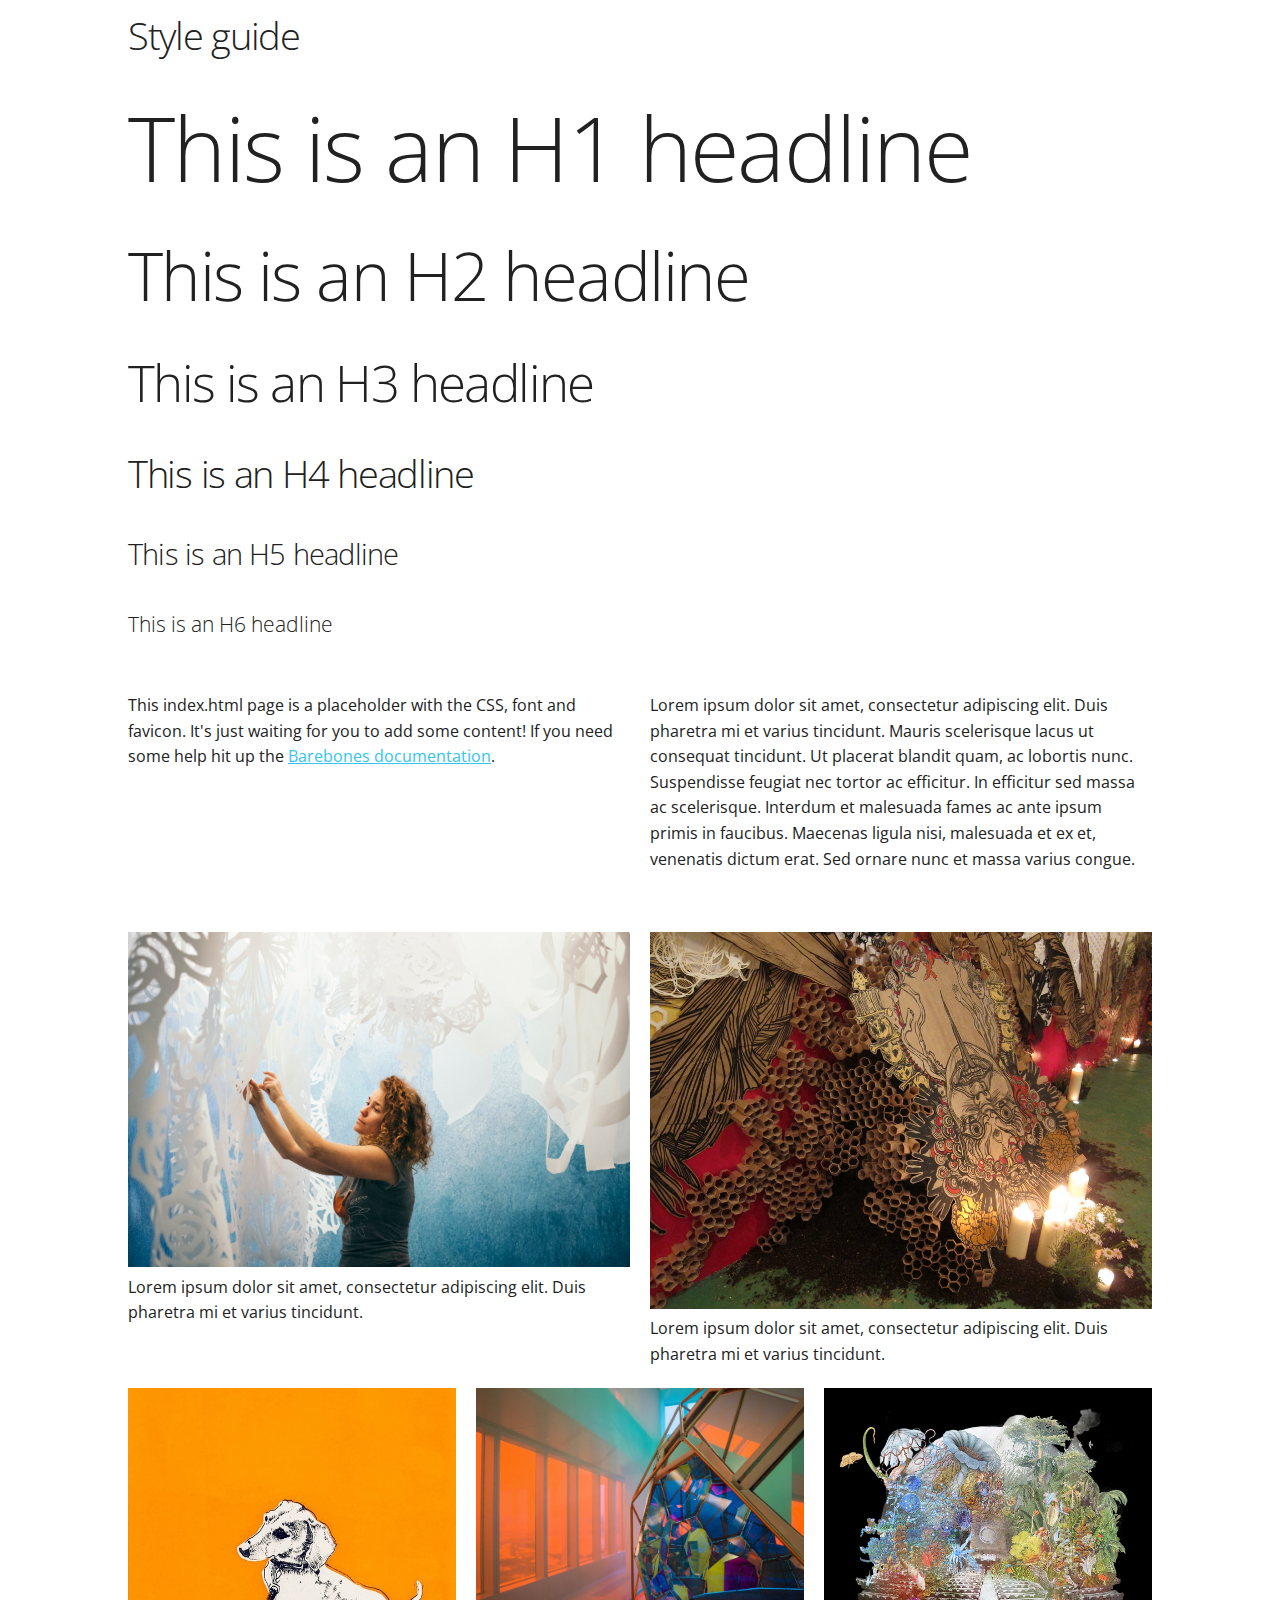
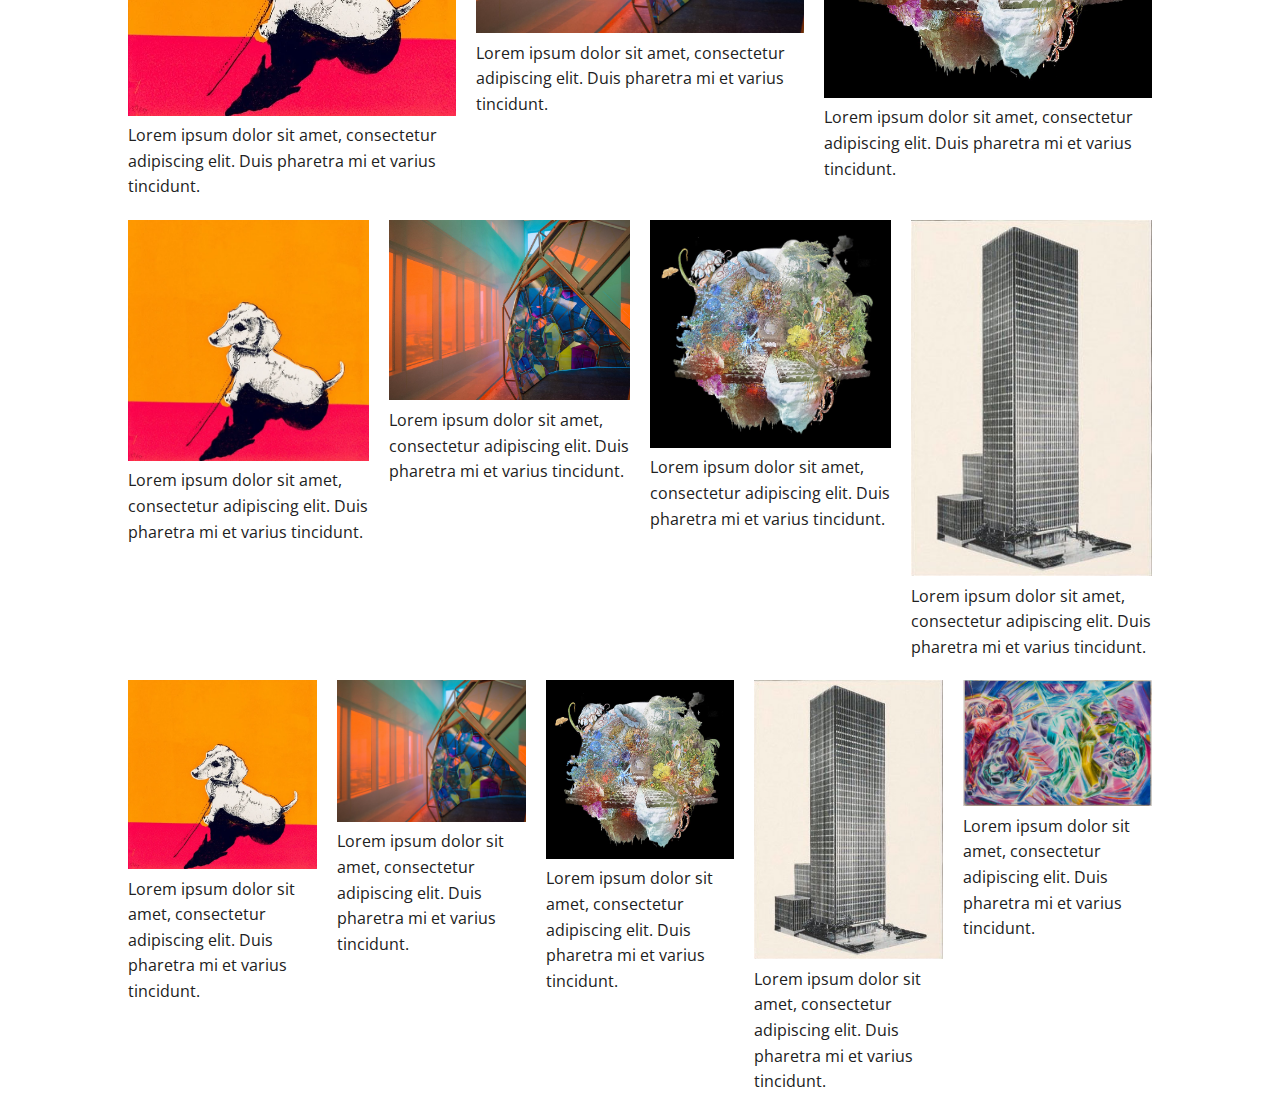
==== styleguide.html @ cc3cee3b "my-mini-rooooom" ====
<!DOCTYPE html>
<html lang="en">
<head>

  <!-- Basic Page Needs
  –––––––––––––––––––––––––––––––––––––––––––––––––– -->
  <meta charset="utf-8">
  <title>Your page title here :)</title>
  <meta name="description" content="">
  <meta name="author" content="">

  <!-- Mobile Specific Metas
  –––––––––––––––––––––––––––––––––––––––––––––––––– -->
  <meta name="viewport" content="width=device-width, initial-scale=1">

  <!-- FONT
  –––––––––––––––––––––––––––––––––––––––––––––––––– -->
  <link href="//fonts.googleapis.com/css?family=Raleway:400,300,600" rel="stylesheet" type="text/css">

  <!-- CSS
  –––––––––––––––––––––––––––––––––––––––––––––––––– -->
  <link rel="stylesheet" href="css/normalize.css">
  <link rel="stylesheet" href="css/barebones.css">
  <link rel="stylesheet" href="css/core-1.css">


  <!-- Favicon
  –––––––––––––––––––––––––––––––––––––––––––––––––– -->
  <link rel="icon" type="image/png" href="images/favicon-16.png">

</head>
<body>
<main>
  <!-- Primary Page Layout
  –––––––––––––––––––––––––––––––––––––––––––––––––– -->
  <section class="grid-container full">
      <div>
        <h4>Style guide</h4>
        <h1>This is an H1 headline</h1>
        <h2>This is an H2 headline</h2>
        <h3>This is an H3 headline</h3>
        <h4>This is an H4 headline</h4>
        <h5>This is an H5 headline</h5>
        <h6>This is an H6 headline</h6>
        </div>
  </section>
  <section class="grid-container col-2">
  <p>This index.html page is a placeholder with the CSS, font and favicon. It's just waiting for you to add some content! If you need some help hit up the <a href="https://acahir.github.io/Barebones/">Barebones documentation</a>.</p>
	<p>Lorem ipsum dolor sit amet, consectetur adipiscing elit. Duis pharetra mi et varius tincidunt. Mauris scelerisque lacus ut consequat tincidunt. Ut placerat blandit quam, ac lobortis nunc. Suspendisse feugiat nec tortor ac efficitur. In efficitur sed massa ac scelerisque. Interdum et malesuada fames ac ante ipsum primis in faucibus. Maecenas ligula nisi, malesuada et ex et, venenatis dictum erat. Sed ornare nunc et massa varius congue. </p>
</section>
<section class="grid-container col-2">
	<div><img src="images/Swoon+Caledonia+Currie+2021+Sal+Rodriguez+photographer.jpg" alt="art image" /> Lorem ipsum dolor sit amet, consectetur adipiscing elit. Duis pharetra mi et varius tincidunt.</div>
	<div><img src="images/Tokyo_SnowContemporary_2012_2.JPG" alt="art image" /> Lorem ipsum dolor sit amet, consectetur adipiscing elit. Duis pharetra mi et varius tincidunt.</div>
</section>

<!-- multiple rows don't require separate containers -->
<section class="grid-container col-3">
	<div><img src="images/1_MB_Anna_Marrow_Doggie_Jo_Hounsome_Photography_1_grande.webp" alt="art image" /> Lorem ipsum dolor sit amet, consectetur adipiscing elit. Duis pharetra mi et varius tincidunt.</div>
	<div><img src="images/2021_09_24_02_model_of_invisible_futures_02_small.jpg" alt="art image" />Lorem ipsum dolor sit amet, consectetur adipiscing elit. Duis pharetra mi et varius tincidunt.</div>
	<div><img src="images/2021_10_07_210517_FA_LOGO_trans-background_SMALL.jpg" alt="art image" />Lorem ipsum dolor sit amet, consectetur adipiscing elit. Duis pharetra mi et varius tincidunt.</div>
</section>
<section class="grid-container col-4">
	<div><img src="images/1_MB_Anna_Marrow_Doggie_Jo_Hounsome_Photography_1_grande.webp" alt="art image" /> Lorem ipsum dolor sit amet, consectetur adipiscing elit. Duis pharetra mi et varius tincidunt.</div>
	<div><img src="images/2021_09_24_02_model_of_invisible_futures_02_small.jpg" alt="art image" />Lorem ipsum dolor sit amet, consectetur adipiscing elit. Duis pharetra mi et varius tincidunt.</div>
	<div><img src="images/2021_10_07_210517_FA_LOGO_trans-background_SMALL.jpg" alt="art image" />Lorem ipsum dolor sit amet, consectetur adipiscing elit. Duis pharetra mi et varius tincidunt.</div>
	<div><img src="images/building.jpg" alt="art image" />Lorem ipsum dolor sit amet, consectetur adipiscing elit. Duis pharetra mi et varius tincidunt.</div>
</section>
<section class="grid-container col-5">
	<div><img src="images/1_MB_Anna_Marrow_Doggie_Jo_Hounsome_Photography_1_grande.webp" alt="art image" /> Lorem ipsum dolor sit amet, consectetur adipiscing elit. Duis pharetra mi et varius tincidunt.</div>
	<div><img src="images/2021_09_24_02_model_of_invisible_futures_02_small.jpg" alt="art image" />Lorem ipsum dolor sit amet, consectetur adipiscing elit. Duis pharetra mi et varius tincidunt.</div>
	<div><img src="images/2021_10_07_210517_FA_LOGO_trans-background_SMALL.jpg" alt="art image" />Lorem ipsum dolor sit amet, consectetur adipiscing elit. Duis pharetra mi et varius tincidunt.</div>
	<div><img src="images/building.jpg" alt="art image" />Lorem ipsum dolor sit amet, consectetur adipiscing elit. Duis pharetra mi et varius tincidunt.</div>
	<div><img src="images/Denzil-Forrester-1993-Dub-Dance-2-840x560-c-center.jpg" alt="art image" />Lorem ipsum dolor sit amet, consectetur adipiscing elit. Duis pharetra mi et varius tincidunt.</div>
</section>
</main>
<!-- End Document
  –––––––––––––––––––––––––––––––––––––––––––––––––– -->
</body>
</html>
---- css/barebones.css ----
/*
* Barebones V3
* Copyright 2019 Steve Cochran
*
* Based of Skeleton by Dave Gamache
*
* Free to use under the MIT license.
*/

/* Table of contents
––––––––––––––––––––––––––––––––––––––––––––––––––
- Media Breakpoints
- Variables
- Grid
- Base Styles
- Typography
- Links
- Buttons
- Forms
- Lists
- Code
- Tables
- Spacing
- Utilities
- Clearing
- Media Queries
*/

/* ENV Variables
–––––––––––––––––––––––––––––––––––––––––––––––––– */
/* Media breakpoint variables for use in media queries
* 	Note: this section is currently commented out pending release of 
* 	final CSS env() spec
*  Breakpoints based on 
*	 https://medium.freecodecamp.org/the-100-correct-way-to-do-css-breakpoints-88d6a5ba1862
* 
*/


/* CSS Variables
–––––––––––––––––––––––––––––––––––––––––––––––––– */
html {

	/* default theme: light background, dark text, blue accent */
	--theme-hue: 0;					/* white */
	--accent-hue: 194;			/* blue */

	--text-color-richer: hsl(var(--theme-hue), 0%, 5%);			/* #0d0d0d		*/
	--text-color-normal: hsl(var(--theme-hue), 0%, 13%);		/* #222222 		text color; button:hover:focus color */
	--text-color-softer: hsl(var(--theme-hue), 0%, 33%);		/* #555555 		button color; button:hover border */

  --accent-color: hsl(var(--accent-hue), 86%, 57%);				/* #33C3F0 		link; button-primary bg+border; textarea,select:focus border */
  --accent-color-hover: hsl(var(--accent-hue), 76%, 49%);	/* #1EAEDB 		link hover; button-primary:hover:focus bg+border */

  --border-color: hsl(var(--theme-hue), 0%, 73%);					/* #bbbbbb		button border */
	--border-color-softer: hsl(var(--theme-hue), 0%, 82%);	/* #d1d1d1		textarea,select,code,td,hr border	 */
	
	--background-color: white;														/* transparent body background; textarea,select background */
	--background-color-softer: hsl(var(--theme-hue), 0%, 95%);
  --code-background: hsl(var(--theme-hue), 0%, 95%);			/* #f1f1f1 		code background*/

	--button-primary-color: white;
  
	
	/* Note: Skeleton was based off a 10px font sizing for REM  */
	/* 62.5% of typical 16px browser default = 10px */
	--base-font-size: 1rem;
	
	/* Grid Defaults - default to match orig skeleton settings */
	--grid-max-width: 1440px;
}

/*  Dark Theme
	Note: prefers-color-scheme selector support is still limited, but 
	included for future and an example of defining a different base 'theme'
*/
@media (prefers-color-scheme: dark) {
	:html {
		/* dark theme: light background, dark text, blue accent */
		--theme-hue: 0;					/* black */
		--accent-hue: 194;			/* blue */

		--text-color-richer: hsl(var(--theme-hue), 0%, 95%);		/* 		*/
		--text-color-normal: hsl(var(--theme-hue), 0%, 80%);		/* text color; button:hover:focus color */
		--text-color-softer: hsl(var(--theme-hue), 0%, 67%);		/* button color; button:hover border */

		--accent-color: hsl(var(--accent-hue), 76%, 49%);				/* link; button-primary bg+border; textarea,select:focus border */
		--accent-color-hover: hsl(var(--accent-hue), 86%, 57%);	/* link hover; button-primary:hover:focus bg+border */

		--border-color: hsl(var(--theme-hue), 0%, 27%);					/* button border */
		--border-color-softer: hsl(var(--theme-hue), 0%, 20%);	/* textarea,select,code,td,hr border	 */
	
		--background-color: hsl(var(--theme-hue), 0%, 12%);			/* body background; textarea,select background */
		--background-color-softer: hsl(var(--theme-hue), 0%, 18%);
		--code-background: hsl(var(--theme-hue), 0%, 5%);				/* code background*/

		--button-primary-color: white;
  }
	
	img.value-img {
		filter: invert(0.8);
	}
	/* TODO - test dialing back image intensity on dark background
  img {
    opacity: .80;
    transition: opacity .5s ease-in-out;
  }
  img:hover {
    opacity: 1;
  }
  */
}


/* Grid
–––––––––––––––––––––––––––––––––––––––––––––––––– */
/* CSS Grid depends much more on CSS than HTML, so there is less boilerplate
	 than with skeleton. Only basic 1-4 column grids are included.
	 Any additional needs should be made using custom CSS directives */


.grid-container {
	position: relative;
	max-width: var(--grid-max-width);
	margin: 0 auto;
	padding: 20px;
	display: grid;
	grid-gap: 20px;
	gap: 20px;
	
	/* by default use min 200px wide columns auto-fit into width */
	grid-template-columns: minmax(200px, 1fr);
}

/* grids to 3 columns above mobile sizes */
@media (min-width: 600px) {
	.grid-container {
		grid-template-columns: repeat(3, 1fr);
		padding: 10px 0;
	}
	
	/* basic grids */
	.grid-container.col-5 {
		grid-template-columns: repeat(5, 1fr);
	}
	.grid-container.col-4 {
		grid-template-columns: repeat(4, 1fr);
	}
	.grid-container.col-3 {
		grid-template-columns: repeat(3, 1fr);
	}
	.grid-container.col-2 {
		grid-template-columns: repeat(2, 1fr);
	}
	.grid-container.full {
		grid-template-columns: 1fr;
	}
	
}







/* Base Styles
–––––––––––––––––––––––––––––––––––––––––––––––––– */
html {
  font-size: var(--base-font-size);
  scroll-behavior: smooth;
}
body {
  font-size: 1rem;		/* changed from 15px in orig skeleton */
  line-height: 1.6;
  font-weight: 400;
  font-family: "Open Sans", "HelveticaNeue", "Helvetica Neue", Helvetica, Arial, sans-serif;
  color: var(--text-color-normal); 
  background-color: var(--background-color);;
}


/* Typography
–––––––––––––––––––––––––––––––––––––––––––––––––– */
h1, h2, h3, h4, h5, h6 {
  margin-top: 0;
  margin-bottom: 2rem;
  font-weight: 300; }
h1 { font-size: 4.0rem; line-height: 1.2;  letter-spacing: -.1rem;}
h2 { font-size: 3.6rem; line-height: 1.25; letter-spacing: -.1rem; }
h3 { font-size: 3.2rem; line-height: 1.3;  letter-spacing: -.1rem; }
h4 { font-size: 2.4rem; line-height: 1.35; letter-spacing: -.08rem; }
h5 { font-size: 1.8rem; line-height: 1.5;  letter-spacing: -.05rem; }
h6 { font-size: 1.333rem; line-height: 1.6;  letter-spacing: 0; }

/* Larger than phablet */
@media (min-width: 600px) {
  h1 { font-size: 5.6rem; }
  h2 { font-size: 4.2rem; }
  h3 { font-size: 3.2rem; }
  h4 { font-size: 2.4rem; }
  h5 { font-size: 1.8rem; }
  h6 { font-size: 1.333rem; }
}

p {
  margin-top: 0; }


/* Links
–––––––––––––––––––––––––––––––––––––––––––––––––– */
a {
  color: var(--accent-color); }
a:hover {
  color: var(--accent-color-hover); }


/* Buttons
–––––––––––––––––––––––––––––––––––––––––––––––––– */
.button,
button,
input[type="submit"],
input[type="reset"],
input[type="button"] {
  display: inline-block;
  height: 38px;
  padding: 0 30px;
  color: var(--text-color-softer);
  text-align: center;
  font-size: 11px;
  font-weight: 600;
  line-height: 38px;
  letter-spacing: .1rem;
  text-transform: uppercase;
  text-decoration: none;
  white-space: nowrap;
  background-color: transparent;
  border-radius: 4px;
  border: 1px solid var(--border-color);
  cursor: pointer;
  box-sizing: border-box; }
.button:hover,
button:hover,
input[type="submit"]:hover,
input[type="reset"]:hover,
input[type="button"]:hover,
.button:focus,
button:focus,
input[type="submit"]:focus,
input[type="reset"]:focus,
input[type="button"]:focus {
  color: var(--text-color-normal);
  border-color: var(--text-color-softer);
  outline: 0; }
.button.button-primary,
button.button-primary,
input[type="submit"].button-primary,
input[type="reset"].button-primary,
input[type="button"].button-primary {
  color: var(--button-primary-color);
  background-color: var(--accent-color);
  border-color: var(--accent-color); }
.button.button-primary:hover,
button.button-primary:hover,
input[type="submit"].button-primary:hover,
input[type="reset"].button-primary:hover,
input[type="button"].button-primary:hover,
.button.button-primary:focus,
button.button-primary:focus,
input[type="submit"].button-primary:focus,
input[type="reset"].button-primary:focus,
input[type="button"].button-primary:focus {
  color: var(--button-primary-color);
  background-color: var(--accent-color-hover);
  border-color: var(--accent-color-hover); }


/* Forms
–––––––––––––––––––––––––––––––––––––––––––––––––– */
input[type="email"],
input[type="number"],
input[type="search"],
input[type="text"],
input[type="tel"],
input[type="url"],
input[type="password"],
textarea,
select {
  height: 38px;
  padding: 6px 10px; /* The 6px vertically centers text on FF, ignored by Webkit */
  background-color: var(--background-color);
  border: 1px solid var(--border-color-softer);
  border-radius: 4px;
  box-shadow: none;
  box-sizing: border-box; }
/* Removes awkward default styles on some inputs for iOS */
input[type="email"],
input[type="number"],
input[type="search"],
input[type="text"],
input[type="tel"],
input[type="url"],
input[type="password"],
input[type="button"],
input[type="submit"],
textarea {
  -webkit-appearance: none;
     -moz-appearance: none;
          appearance: none; }
textarea {
  min-height: 65px;
  padding-top: 6px;
  padding-bottom: 6px; }
input[type="email"]:focus,
input[type="number"]:focus,
input[type="search"]:focus,
input[type="text"]:focus,
input[type="tel"]:focus,
input[type="url"]:focus,
input[type="password"]:focus,
textarea:focus,
select:focus {
  border: 1px solid var(--accent-color);
  outline: 0; }
label,
legend {
  display: block;
  margin-bottom: .5rem;
  font-weight: 600; }
fieldset {
  padding: 0;
  border-width: 0; }
input[type="checkbox"],
input[type="radio"] {
  display: inline; }
label > .label-body {
  display: inline-block;
  margin-left: .5rem;
  font-weight: normal; }


/* Lists
–––––––––––––––––––––––––––––––––––––––––––––––––– */
ul {
  list-style: circle inside; }
ol {
  list-style: decimal inside; }
ol, ul {
  padding-left: 0;
  margin-top: 0; }
ul ul, ul ol, ol ol, ol ul {
	font-size: 100%;
	margin: 1rem 0 1rem 3rem;
	color: var(--text-color-softer);
}
li {
  margin-bottom: 0.5rem; }


/* Code
–––––––––––––––––––––––––––––––––––––––––––––––––– */
code {
  padding: .2rem .5rem;
  margin: 0 .2rem;
  font-size: 90%;
  white-space: nowrap;
  background: var(--code-background);
  border: 1px solid var(--border-color-softer);
  border-radius: 4px; }
pre > code {
  display: block;
  padding: 1rem 1.5rem;
  white-space: pre; 
  overflow: auto; }


/* Tables
–––––––––––––––––––––––––––––––––––––––––––––––––– */
th,
td {
  padding: 12px 15px;
  text-align: left;
  border-bottom: 1px solid var(--border-color-softer); }
th:first-child,
td:first-child {
  padding-left: 0; }
th:last-child,
td:last-child {
  padding-right: 0; }


/* Spacing
–––––––––––––––––––––––––––––––––––––––––––––––––– */
button,
.button {
  margin-bottom: 1rem; }
input,
textarea,
select,
fieldset {
  margin-bottom: 1.5rem; }
pre,
blockquote,
dl,
figure,
table,
p,
ul,
ol,
form {
  margin-bottom: 2.5rem; }


/* Utilities
–––––––––––––––––––––––––––––––––––––––––––––––––– */
.u-full-width {
  width: 100%;
  box-sizing: border-box; }
.u-max-full-width {
  max-width: 100%;
  box-sizing: border-box; }
.u-pull-right {
  float: right; }
.u-pull-left {
  float: left; }
.u-align-left {
	text-align: left; }
.u-align-right {
	text-align: right; }


/* Misc
–––––––––––––––––––––––––––––––––––––––––––––––––– */
hr {
  margin-top: 3rem;
  margin-bottom: 3.5rem;
  border-width: 0;
  border-top: 1px solid var(--border-color-softer); }


/* Clearing
–––––––––––––––––––––––––––––––––––––––––––––––––– */

/* Self Clearing Goodness */
.container:after,
.row:after,
.u-cf {
  content: "";
  display: table;
  clear: both; }


/* Media Queries
–––––––––––––––––––––––––––––––––––––––––––––––––– */
/*
Note: The best way to structure the use of media queries is to create the queries
near the relevant code. For example, if you wanted to change the styles for buttons
on small devices, paste the mobile query code up in the buttons section and style it
there.
*/


/* Larger than mobile (default point when grid becomes active) */
@media (min-width: 600px) {}

/* Larger than phablet */
@media (min-width: 900px) {}

/* Larger than tablet */
@media (min-width: 1200px) {}
---- css/core-1.css ----
@import url('https://fonts.googleapis.com/css2?family=Open+Sans:ital,wght@0,300..800;1,300..800&display=swap');


/* CSS Custom properties */

:root {
  /* Define Colors as colors */
  --green: #00ebc7;
  --red: #ff5470;
  --yellow: #fde24f;
  --black: #020303;
  --darkBlue: #00214d;
  --darkGrey: #222;
  --grey: #cccccc;
  --lightGrey: #f2f4f6;
  --white: #fff;

  /* Define Colors intentions */
  --background: var(--white);
  --textColor: var(--black);
  --buttonTextColor: var(--black);
  --lineColor: var(--grey);
  --cardBg: var(--white);
  --headerBackground: var(--background-color);
  --footerBackground: var(--black);
  --textLink: var(--green)

  /* Styles */
  --line: solid 1px var(--lineColor);

  /* Spacing */
  --space-xxs:  4px;
  --space-xs:   8px;
  --space-sm:   12px;
  --space-md:   20px;
  --space-lg:   32px;
  --space-xl:   52px;
  --space-xxl:  84px;

  /* Positioning */
  --containerPadding: 2.5%;
  --headerHeight: 3rem;
  --borderRadius: 10px;

    /* Elevation */
    --level-1: 0 1px 3px 0 rgba(0, 0, 0, 0.1), 0 1px 2px 0 rgba(0, 0, 0, 0.06);
    --level-2: 0 4px 6px -1px rgba(0, 0, 0, 0.1),
      0 2px 4px -1px rgba(0, 0, 0, 0.06);
    --level-3: 0 10px 15px -3px rgba(0, 0, 0, 0.1),
      0 4px 6px -2px rgba(0, 0, 0, 0.05);
    --level-4: 0 20px 25px -5px rgba(0, 0, 0, 0.1),
      0 10px 10px -5px rgba(0, 0, 0, 0.04);

}

main {
    width: 80vw;
    margin: 0 auto;
  }

  img {
    max-width: 100%;
    height: auto;
  }

  header {
    color: var(--accent-color);
    left: 0;
    top: 0;
    width: 100%;
    height: var(--headerHeight);
    background: var(--headerBackground);
    box-shadow: var(--level-2);
    padding: 0 var(--containerPadding);
  }
  
  header nav {
    display: flex;
    justify-content: flex-start;
    align-items: center;
    width: 600px;
  }
  
  header nav a {
    color: var(--accent-color);
    text-decoration: none;
    padding:.5rem;
  
  }
  
  header nav a + a {
    margin-left: 10px;
  }

  .content-block {
    margin-top: var(--space-lg);
  }

  footer {
    --footerTextColor: var(--lightGrey);
    color: var(--footerTextColor);
    background: var(--footerBackground);
    padding: 2rem var(--containerPadding);
    text-align: center;
  }
  
  footer a {
    color: var(--footerTextColor);
  }
  
  footer p {
    margin-bottom: 0;
    max-width: none;
  }
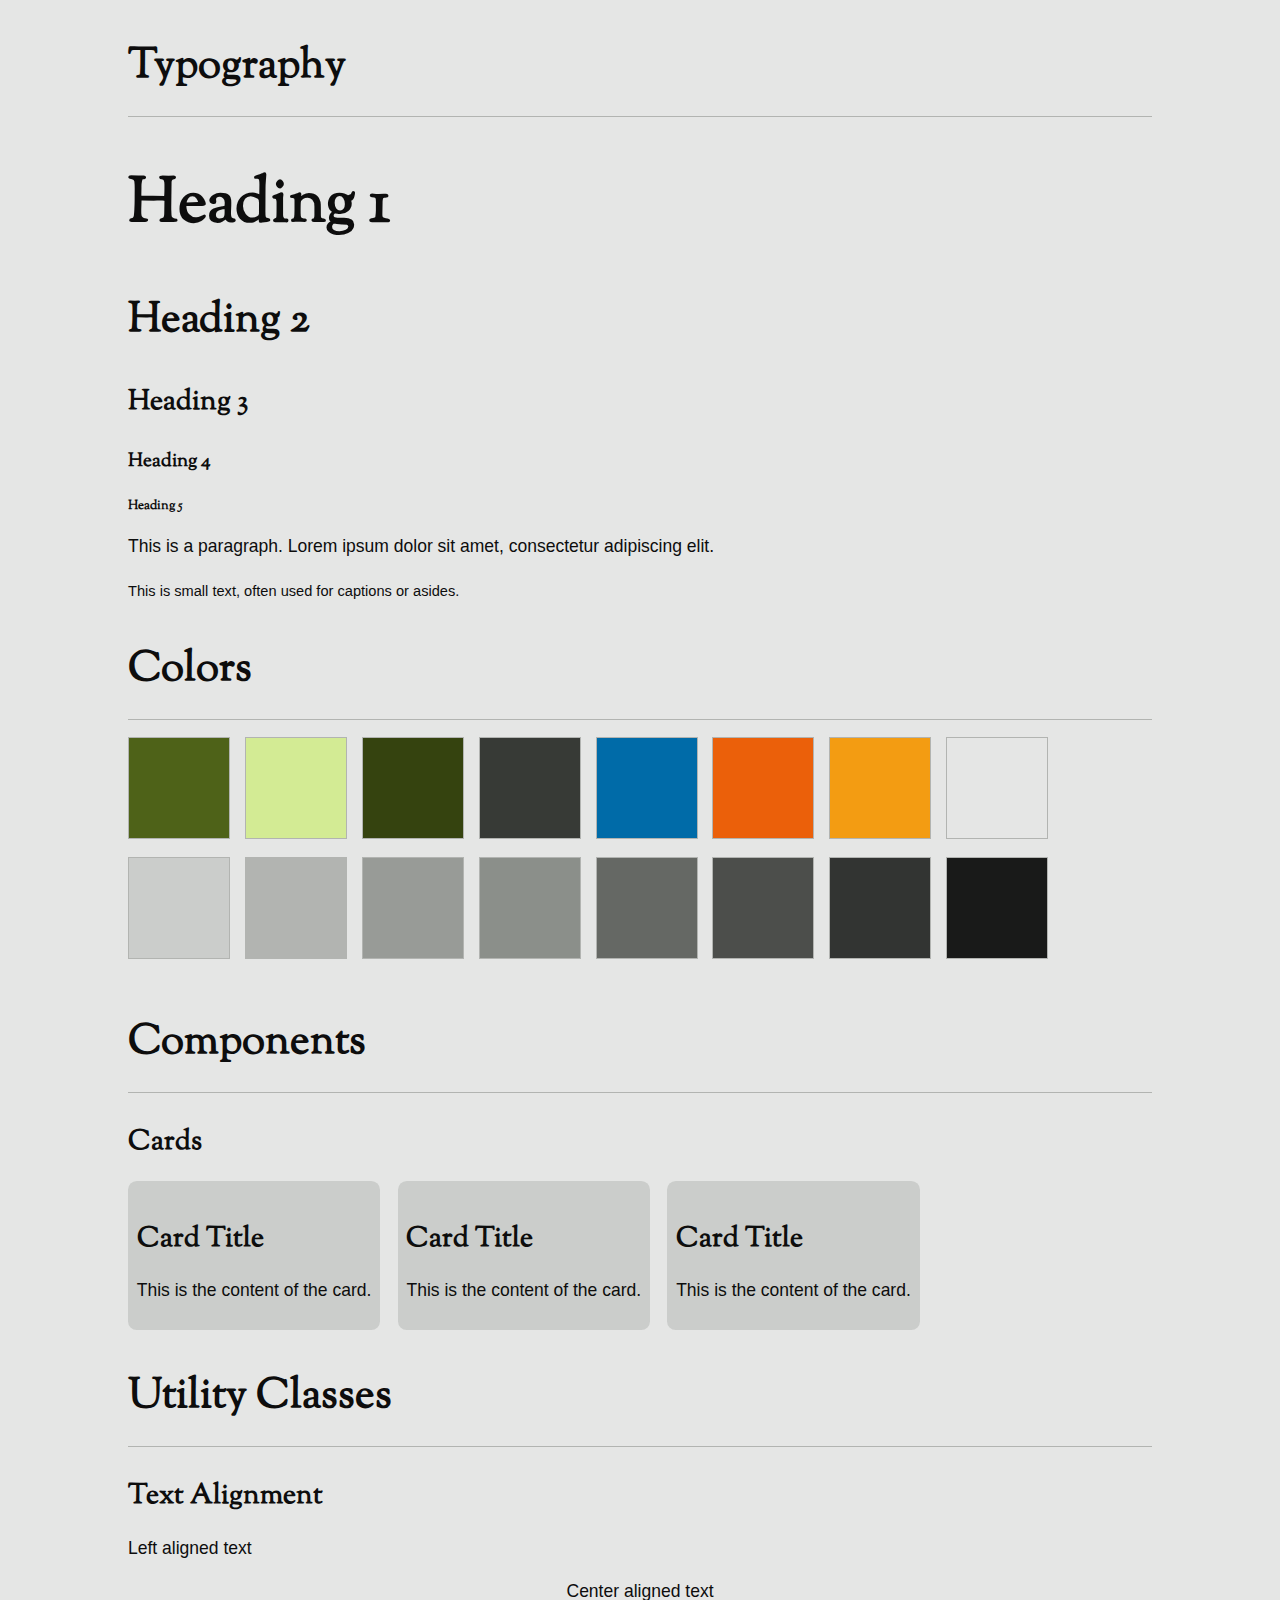
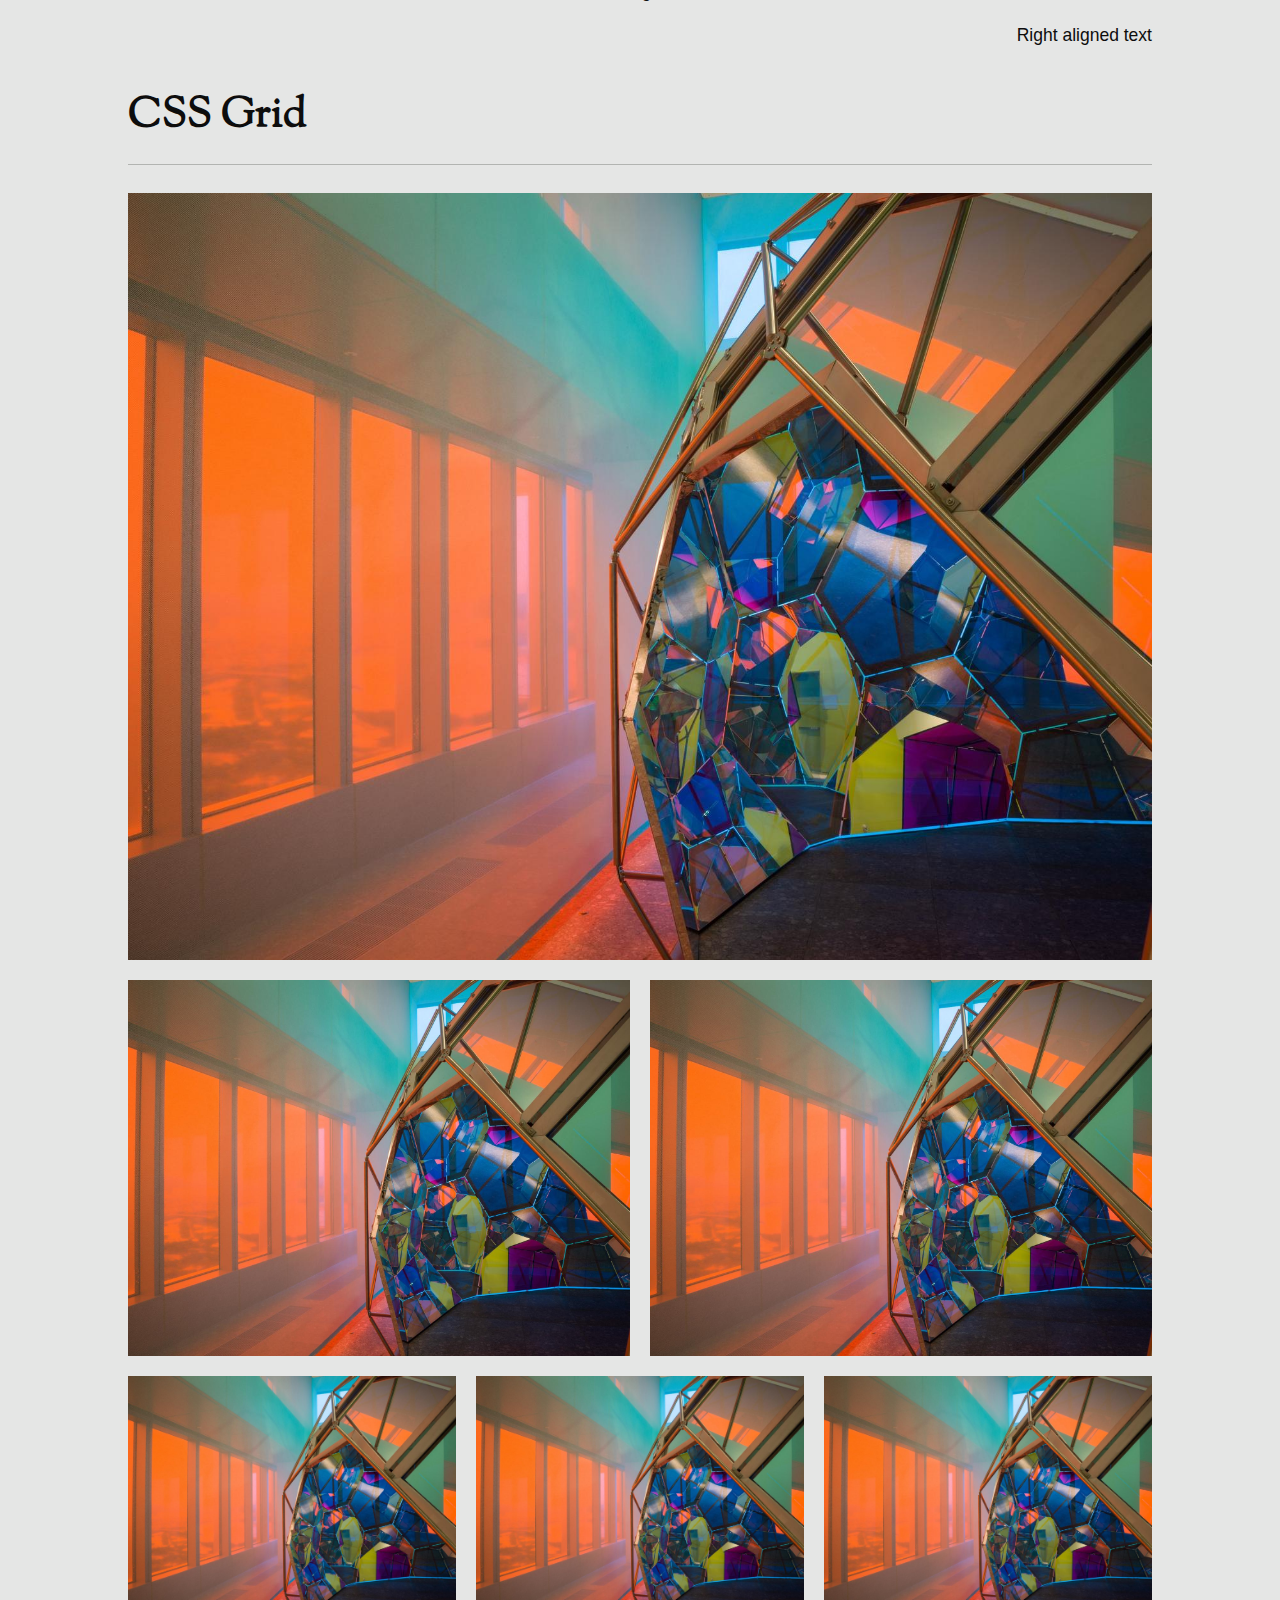
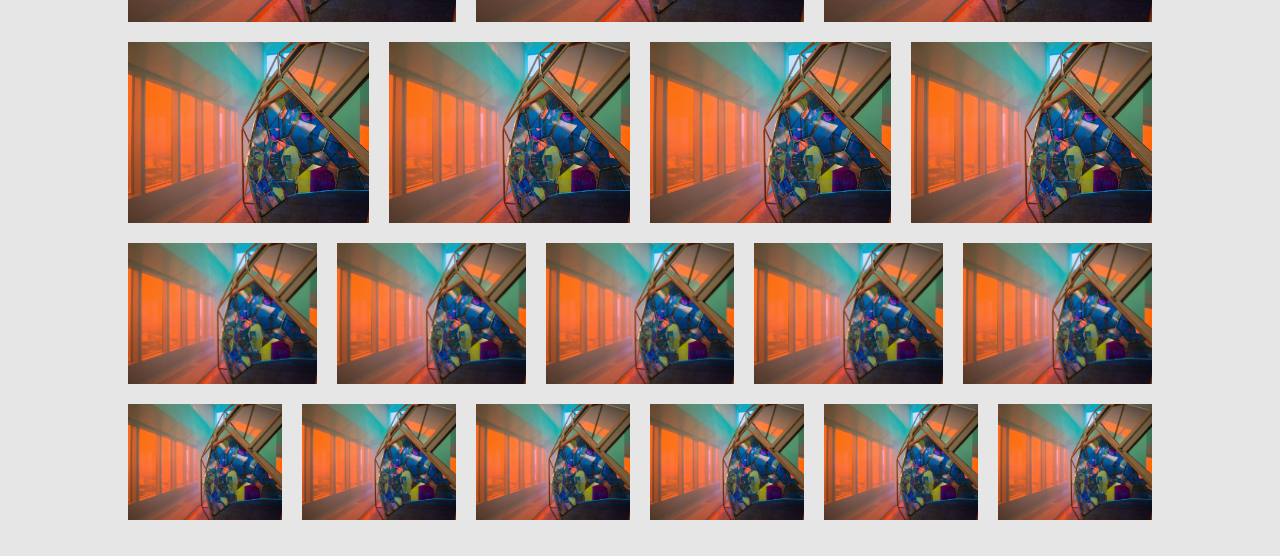
==== commit c661b463: "Updated with hc-harmonic-collection-new framework" ====
--- a/styleguide.html
+++ b/styleguide.html
@@ -1,79 +1,109 @@
 <!DOCTYPE html>
 <html lang="en">
 <head>
-
-  <!-- Basic Page Needs
-  –––––––––––––––––––––––––––––––––––––––––––––––––– -->
-  <meta charset="utf-8">
-  <title>Your page title here :)</title>
-  <meta name="description" content="">
-  <meta name="author" content="">
-
-  <!-- Mobile Specific Metas
-  –––––––––––––––––––––––––––––––––––––––––––––––––– -->
-  <meta name="viewport" content="width=device-width, initial-scale=1">
-
-  <!-- FONT
-  –––––––––––––––––––––––––––––––––––––––––––––––––– -->
-  <link href="//fonts.googleapis.com/css?family=Raleway:400,300,600" rel="stylesheet" type="text/css">
-
-  <!-- CSS
-  –––––––––––––––––––––––––––––––––––––––––––––––––– -->
-  <link rel="stylesheet" href="css/normalize.css">
-  <link rel="stylesheet" href="css/barebones.css">
-  <link rel="stylesheet" href="css/core-1.css">
-
-
-  <!-- Favicon
-  –––––––––––––––––––––––––––––––––––––––––––––––––– -->
-  <link rel="icon" type="image/png" href="images/favicon-16.png">
-
+    <meta charset="UTF-8">
+    <meta name="viewport" content="width=device-width, initial-scale=1.0">
+    <title>CSS Framework Style Guide</title>
+    <link rel="stylesheet" href="css/styles.css">
 </head>
 <body>
-<main>
-  <!-- Primary Page Layout
-  –––––––––––––––––––––––––––––––––––––––––––––––––– -->
-  <section class="grid-container full">
-      <div>
-        <h4>Style guide</h4>
-        <h1>This is an H1 headline</h1>
-        <h2>This is an H2 headline</h2>
-        <h3>This is an H3 headline</h3>
-        <h4>This is an H4 headline</h4>
-        <h5>This is an H5 headline</h5>
-        <h6>This is an H6 headline</h6>
+    <main>
+        <section>
+            <h2>Typography</h2>
+            <hr />
+            <h1>Heading 1</h1>
+            <h2>Heading 2</h2>
+            <h3>Heading 3</h3>
+            <h4>Heading 4</h4>
+            <h5>Heading 5</h5>
+            <p>This is a paragraph. Lorem ipsum dolor sit amet, consectetur adipiscing elit.</p>
+            <p><small>This is small text, often used for captions or asides.</small></p>
+        </section>
+        <section>
+            <h2>Colors</h2>
+            <hr />
+            <div class="color-swatch" style="background-color: var(--primary);"></div>
+            <div class="color-swatch" style="background-color: var(--primary-light);"></div>
+            <div class="color-swatch" style="background-color: var(--primary-dark);"></div>
+            <div class="color-swatch" style="background-color: var(--secondary);"></div>
+            <div class="color-swatch" style="background-color: var(--tertiary);"></div>
+            <div class="color-swatch" style="background-color: var(--accent-1);"></div>
+            <div class="color-swatch" style="background-color: var(--accent-2);"></div>
+            <div class="color-swatch" style="background-color: var(--gray-100);"></div>
+            <div class="color-swatch" style="background-color: var(--gray-200);"></div>
+            <div class="color-swatch" style="background-color: var(--gray-300);"></div>
+            <div class="color-swatch" style="background-color: var(--gray-400);"></div>
+            <div class="color-swatch" style="background-color: var(--gray-500);"></div>
+            <div class="color-swatch" style="background-color: var(--gray-600);"></div>
+            <div class="color-swatch" style="background-color: var(--gray-700);"></div>
+            <div class="color-swatch" style="background-color: var(--gray-800);"></div>
+            <div class="color-swatch" style="background-color: var(--gray-900);"></div>
+        </section>
+        <section id="components">
+            <h2>Components</h2>
+            <hr />
+            <h3>Cards</h3>
+            <div class="card-container">
+            <div class="card">
+                <h3 class="card-title">Card Title</h3>
+                <p>This is the content of the card.</p>
+            </div>
+            <div class="card">
+                <h3 class="card-title">Card Title</h3>
+                <p>This is the content of the card.</p>
+            </div>
+            <div class="card">
+                <h3 class="card-title">Card Title</h3>
+                <p>This is the content of the card.</p>
+            </div>
         </div>
-  </section>
-  <section class="grid-container col-2">
-  <p>This index.html page is a placeholder with the CSS, font and favicon. It's just waiting for you to add some content! If you need some help hit up the <a href="https://acahir.github.io/Barebones/">Barebones documentation</a>.</p>
-	<p>Lorem ipsum dolor sit amet, consectetur adipiscing elit. Duis pharetra mi et varius tincidunt. Mauris scelerisque lacus ut consequat tincidunt. Ut placerat blandit quam, ac lobortis nunc. Suspendisse feugiat nec tortor ac efficitur. In efficitur sed massa ac scelerisque. Interdum et malesuada fames ac ante ipsum primis in faucibus. Maecenas ligula nisi, malesuada et ex et, venenatis dictum erat. Sed ornare nunc et massa varius congue. </p>
-</section>
-<section class="grid-container col-2">
-	<div><img src="images/Swoon+Caledonia+Currie+2021+Sal+Rodriguez+photographer.jpg" alt="art image" /> Lorem ipsum dolor sit amet, consectetur adipiscing elit. Duis pharetra mi et varius tincidunt.</div>
-	<div><img src="images/Tokyo_SnowContemporary_2012_2.JPG" alt="art image" /> Lorem ipsum dolor sit amet, consectetur adipiscing elit. Duis pharetra mi et varius tincidunt.</div>
-</section>
+        </section>
 
-<!-- multiple rows don't require separate containers -->
-<section class="grid-container col-3">
-	<div><img src="images/1_MB_Anna_Marrow_Doggie_Jo_Hounsome_Photography_1_grande.webp" alt="art image" /> Lorem ipsum dolor sit amet, consectetur adipiscing elit. Duis pharetra mi et varius tincidunt.</div>
-	<div><img src="images/2021_09_24_02_model_of_invisible_futures_02_small.jpg" alt="art image" />Lorem ipsum dolor sit amet, consectetur adipiscing elit. Duis pharetra mi et varius tincidunt.</div>
-	<div><img src="images/2021_10_07_210517_FA_LOGO_trans-background_SMALL.jpg" alt="art image" />Lorem ipsum dolor sit amet, consectetur adipiscing elit. Duis pharetra mi et varius tincidunt.</div>
-</section>
-<section class="grid-container col-4">
-	<div><img src="images/1_MB_Anna_Marrow_Doggie_Jo_Hounsome_Photography_1_grande.webp" alt="art image" /> Lorem ipsum dolor sit amet, consectetur adipiscing elit. Duis pharetra mi et varius tincidunt.</div>
-	<div><img src="images/2021_09_24_02_model_of_invisible_futures_02_small.jpg" alt="art image" />Lorem ipsum dolor sit amet, consectetur adipiscing elit. Duis pharetra mi et varius tincidunt.</div>
-	<div><img src="images/2021_10_07_210517_FA_LOGO_trans-background_SMALL.jpg" alt="art image" />Lorem ipsum dolor sit amet, consectetur adipiscing elit. Duis pharetra mi et varius tincidunt.</div>
-	<div><img src="images/building.jpg" alt="art image" />Lorem ipsum dolor sit amet, consectetur adipiscing elit. Duis pharetra mi et varius tincidunt.</div>
-</section>
-<section class="grid-container col-5">
-	<div><img src="images/1_MB_Anna_Marrow_Doggie_Jo_Hounsome_Photography_1_grande.webp" alt="art image" /> Lorem ipsum dolor sit amet, consectetur adipiscing elit. Duis pharetra mi et varius tincidunt.</div>
-	<div><img src="images/2021_09_24_02_model_of_invisible_futures_02_small.jpg" alt="art image" />Lorem ipsum dolor sit amet, consectetur adipiscing elit. Duis pharetra mi et varius tincidunt.</div>
-	<div><img src="images/2021_10_07_210517_FA_LOGO_trans-background_SMALL.jpg" alt="art image" />Lorem ipsum dolor sit amet, consectetur adipiscing elit. Duis pharetra mi et varius tincidunt.</div>
-	<div><img src="images/building.jpg" alt="art image" />Lorem ipsum dolor sit amet, consectetur adipiscing elit. Duis pharetra mi et varius tincidunt.</div>
-	<div><img src="images/Denzil-Forrester-1993-Dub-Dance-2-840x560-c-center.jpg" alt="art image" />Lorem ipsum dolor sit amet, consectetur adipiscing elit. Duis pharetra mi et varius tincidunt.</div>
-</section>
-</main>
-<!-- End Document
-  –––––––––––––––––––––––––––––––––––––––––––––––––– -->
+        <section id="utilities">
+            <h2>Utility Classes</h2>
+            <hr />
+            <h3>Text Alignment</h3>
+            <p class="text-left">Left aligned text</p>
+            <p class="text-center">Center aligned text</p>
+            <p class="text-right">Right aligned text</p>
+        </section>
+        <section id="grid">
+            <h2>CSS Grid</h2>
+            <hr />
+            <article class="grid-container full">
+                  <img src="images/2021_09_24_02_model_of_invisible_futures_02_small.jpg" alt="art image" />
+            </article>
+            <article class="grid-container col-2">
+                  <img src="images/2021_09_24_02_model_of_invisible_futures_02_small.jpg" alt="art image" />
+                <img src="images/2021_09_24_02_model_of_invisible_futures_02_small.jpg" alt="art image" />
+            </article>
+            <article class="grid-container col-3">
+                <img src="images/2021_09_24_02_model_of_invisible_futures_02_small.jpg" alt="art image" />
+              <img src="images/2021_09_24_02_model_of_invisible_futures_02_small.jpg" alt="art image" />
+              <img src="images/2021_09_24_02_model_of_invisible_futures_02_small.jpg" alt="art image" />
+          </article>
+          <article class="grid-container col-4">
+            <img src="images/2021_09_24_02_model_of_invisible_futures_02_small.jpg" alt="art image" />
+          <img src="images/2021_09_24_02_model_of_invisible_futures_02_small.jpg" alt="art image" />
+          <img src="images/2021_09_24_02_model_of_invisible_futures_02_small.jpg" alt="art image" />
+          <img src="images/2021_09_24_02_model_of_invisible_futures_02_small.jpg" alt="art image" />
+      </article>
+      <article class="grid-container col-5">
+        <img src="images/2021_09_24_02_model_of_invisible_futures_02_small.jpg" alt="art image" />
+      <img src="images/2021_09_24_02_model_of_invisible_futures_02_small.jpg" alt="art image" />
+      <img src="images/2021_09_24_02_model_of_invisible_futures_02_small.jpg" alt="art image" />
+      <img src="images/2021_09_24_02_model_of_invisible_futures_02_small.jpg" alt="art image" />
+      <img src="images/2021_09_24_02_model_of_invisible_futures_02_small.jpg" alt="art image" />
+  </article>
+  <article class="grid-container col-6">
+    <img src="images/2021_09_24_02_model_of_invisible_futures_02_small.jpg" alt="art image" />
+  <img src="images/2021_09_24_02_model_of_invisible_futures_02_small.jpg" alt="art image" />
+  <img src="images/2021_09_24_02_model_of_invisible_futures_02_small.jpg" alt="art image" />
+  <img src="images/2021_09_24_02_model_of_invisible_futures_02_small.jpg" alt="art image" />
+  <img src="images/2021_09_24_02_model_of_invisible_futures_02_small.jpg" alt="art image" />
+  <img src="images/2021_09_24_02_model_of_invisible_futures_02_small.jpg" alt="art image" />
+</article>
+        </section>
+    </main>
 </body>
-</html>
+</html>--- a/css/styles.css
+++ b/css/styles.css
@@ -0,0 +1,430 @@
+/*
+* Harmonic Collection V1
+* Copyright 2024
+*
+*
+* Free to use under the MIT license.
+*/
+
+/* Table of contents
+––––––––––––––––––––––––––––––––––––––––––––––––––
+- Font import
+- Variables
+- Themes
+- Base Styles
+- Typography
+- Links
+- Lists
+- Grid system
+- Flexbox
+- Utilities
+- Misc
+- Clearing
+- Media Queries
+*/
+
+
+/* Placeholder for Google Fonts import */
+@import url('https://fonts.googleapis.com/css2?family=Sorts+Mill+Goudy:ital@0;1&display=swap');
+
+
+:root {
+
+    /* VARIABLES */
+
+    /* Typography */
+  --headingFont: 'Sorts Mill Goudy', serif;
+  --bodyFont: 'Inter', sans-serif;
+
+  --baseFontSize: clamp(0.875rem, 0.7885rem + 0.3846vw, 1.25rem);
+
+  --type-scale: 1.5;
+
+  --xlText: calc(var(--lgText) * var(--type-scale));
+  --lgText: calc(var(--mdText) * var(--type-scale));
+  --mdText: calc(var(--baseText) * var(--type-scale));
+  --xsText: calc(var(--smText) / var(--type-scale));
+  --smText: calc(var(--baseText) / var(--type-scale));
+  --baseText: var(--baseFontSize);
+
+  /* Neutrals & Gray tint ramp */
+  --gray-100: hsl(105, 2%, 90%);
+  --gray-200: hsl(105, 2%, 80%);
+  --gray-300: hsl(105, 2%, 70%);
+  --gray-400: hsl(105, 2%, 60%);
+  --gray-500: hsl(105, 2%, 55%);
+  --gray-600: hsl(105, 2%, 40%);
+  --gray-700: hsl(105, 2%, 30%);
+  --gray-800: hsl(105, 2%, 20%);
+  --gray-900: hsl(105, 2%, 10%);
+  
+  --black: hsl(0, 0%, 5%);
+  --white: hsl(0, 0%, 100%);
+
+  /* Core colors */
+  --primary: hsl(76, 60%, 24%);
+  --primary-light: hsl(76, 68%, 75%);
+  --primary-dark: hsl(76, 63%, 16%);
+  --secondary: hsl(105, 4%, 22%);
+  --tertiary: hsl(202, 100%, 33%);
+
+  /* Accent colors */
+  --accent-1: hsl(23, 92%, 48%);
+  --accent-2: hsl(37, 90%, 51%);
+
+  /* Spacing */
+  --space-xs: 0.25rem;
+  --space-sm: 0.5rem;
+  --space-md: 1rem;
+  --space-lg: 1.5rem;
+  --space-xl: 2rem;
+  --space-xxl: 3rem;
+
+  --space-0: 0;
+  --space-1: var(--space-xs);
+  --space-2: var(--space-sm);
+  --space-3: var(--space-md);
+  --space-4: var(--space-lg);
+  --space-5: var(--space-xl);
+  --space-6: var(--space-xxl);
+
+  /* Layout */
+  --max-width: 1440px;
+
+}
+
+/* Theme-specific styles */
+
+/* Light theme (default) */
+:root {
+  --bg: var(--gray-100);
+  --textColor: var(--black);
+}
+
+/* Dark theme */
+:root[data-theme="dark"] {
+  --bg: var(--gray-900);
+  --textColor: var(--white);
+}
+
+body {
+  background-color: var(--bg);
+  color: var(--textColor);
+}
+
+/* Theme switcher styles */
+.theme-switcher {
+  background: none;
+  border: none;
+  cursor: pointer;
+  font-size: 24px;
+}
+
+/* Base Styles
+–––––––––––––––––––––––––––––––––––––––––––––––––– */
+html {
+  font-size: var(--baseFontSize);
+  scroll-behavior: smooth;
+  font-family: var(--bodyFont);
+}
+
+body {
+  line-height: 1.5;
+  font-weight: 400;
+  font-family: var(--bodyFont);
+  color: var(--textColor); 
+  background-color: var(--bg);
+}
+
+main {
+  width: 80vw;
+  margin: 0 auto;
+}
+
+header {
+  width: 80vw;
+  margin: 0 auto;
+  border-bottom: 5px solid var(--gray-700);
+}
+
+header nav {
+  display: flex;
+  justify-content: flex-start;
+  align-items: center;
+}
+
+header nav a {
+  color: var(--accent-1);
+  text-decoration: none;
+  padding:1rem 2rem 1rem 0;
+}
+
+header nav a + a {
+  margin-left: 10px;
+}
+
+footer {
+  color: var(--gray-100);
+  background: var(--gray-900);
+  padding: var(--space-3);
+  text-align: center;
+}
+footer nav {
+  margin:0 auto;
+  display: flex;
+  align-items: center;
+  justify-content: center;
+  width: 600px;
+}
+
+footer nav a {
+  text-decoration: none;
+  padding: var(--space-3);
+}
+
+footer a {
+  color: var(--gray-100);
+}
+
+footer p {
+  margin-bottom: 0;
+  max-width: none;
+}
+
+section {
+  margin-bottom: var(--space-4);
+}
+
+figure {
+  padding:0;
+  margin:0;
+}
+
+figcaption {
+  font-size:var(--smText);
+  color: var(--textColor);
+}
+
+img {
+  width: 100%;
+  height: auto;
+}
+
+.primary {
+  background: var(--primary);
+}
+.primary-light {
+  background: var(--primary-light);
+}
+.primary-dark {
+  background: var(--primary-dark);
+}
+
+/* Typography */
+
+h1, h2, h3, h4, h5, h6 {
+  font-family: var(--headingFont);
+  margin-bottom: var(--space-3);
+}
+
+h1 { font-size: var(--xlText); }
+h2 { font-size: var(--lgText); }
+h3 { font-size: var(--mdText); }
+h4 { font-size: var(--baseText); }
+h5 { font-size: var(--smText); }
+
+p {
+  margin-top: 0; 
+  margin-bottom:var(--space-3);
+}
+
+.caption, figcaption {
+  font-size: var(--smText);
+  color: var(--gray-500);
+}
+
+/* Links
+–––––––––––––––––––––––––––––––––––––––––––––––––– */
+a {
+  color: var(--accent-1); }
+a:hover {
+  color: var(--accent-2); }
+
+
+/* Lists
+–––––––––––––––––––––––––––––––––––––––––––––––––– */
+ul {
+  list-style: circle inside; }
+ol {
+  list-style: decimal inside; }
+ol, ul {
+  padding-left: 0;
+  margin-top: 0; }
+ul ul, ul ol, ol ol, ol ul {
+	font-size: var(--baseText);
+	margin: 1rem 0 1rem 3rem;
+	color: var(--textColor);
+}
+li {
+  margin-bottom: 0.5rem; }
+
+/* Grid
+–––––––––––––––––––––––––––––––––––––––––––––––––– */
+   .grid-container {
+    position: relative;
+    max-width: var(--max-width);
+    margin: 0 auto;
+    display: grid;
+    grid-gap: 20px;
+    gap: 20px;
+    
+    /* by default use min 200px wide columns auto-fit into width */
+    grid-template-columns: minmax(200px, 1fr);
+  }
+  
+  /* grids to 3 columns above mobile sizes */
+  @media (min-width: 600px) {
+    .grid-container {
+      grid-template-columns: repeat(3, 1fr);
+      padding: 10px 0;
+    }
+    
+    /* basic grids */
+    .grid-container.col-6 {
+      grid-template-columns: repeat(6, 1fr);
+    }
+    .grid-container.col-5 {
+      grid-template-columns: repeat(5, 1fr);
+    }
+    .grid-container.col-4 {
+      grid-template-columns: repeat(4, 1fr);
+    }
+    .grid-container.col-3 {
+      grid-template-columns: repeat(3, 1fr);
+    }
+    .grid-container.col-2 {
+      grid-template-columns: 1fr 1fr;
+    }
+    .grid-container.full {
+      grid-template-columns: 1fr;
+    }
+  }
+  
+  
+
+/* Flexbox */
+.flex {
+  display: flex;
+}
+
+.flex-column {
+  flex-direction: column;
+}
+
+.justify-center {
+  justify-content: center;
+}
+
+.align-center {
+  align-items: center;
+}
+
+.space-between {
+  justify-content: space-between;
+}
+
+.flex-wrap {
+  flex-wrap: wrap;
+}
+
+/* Example flexbox usage */
+.card-container {
+  display: flex;
+  flex-wrap: wrap;
+  gap: var(--space-3);
+}
+
+.card {
+  padding: var(--space-2);
+  background-color: var(--gray-200);
+  border-radius: var(--space-2);
+}
+
+/* Utilities
+–––––––––––––––––––––––––––––––––––––––––––––––––– */
+
+
+.u-full-width {
+  width: 100%;
+  box-sizing: border-box; }
+.u-max-full-width {
+  max-width: 100%;
+  box-sizing: border-box; }
+.u-pull-right {
+  float: right; }
+.u-pull-left {
+  float: left; }
+.text-left {
+	text-align: left; }
+  .text-center {
+    text-align: center; }
+.text-right {
+	text-align: right; }
+
+.color-swatch {
+    width: 100px;
+    height: 100px;
+    display: inline-block;
+    margin-right: 10px;
+    margin-bottom: 10px;
+    border: 1px solid var(--gray-300);
+}
+.spacing-example {
+    background-color: var(--gray-200);
+    display: inline-block;
+}
+
+
+/* Misc
+–––––––––––––––––––––––––––––––––––––––––––––––––– */
+hr {
+  margin-top: 1rem;
+  margin-bottom: 1rem;
+  border-width: 0;
+  border-top: 1px solid var(--gray-300); }
+
+
+  /* Clearing
+–––––––––––––––––––––––––––––––––––––––––––––––––– */
+
+/* Self Clearing Goodness */
+.container:after,
+.row:after,
+.u-cf {
+  content: "";
+  display: table;
+  clear: both; }
+
+
+/* Media Queries
+–––––––––––––––––––––––––––––––––––––––––––––––––– */
+/*
+Note: The best way to structure the use of media queries is to create the queries
+near the relevant code. For example, if you wanted to change the styles for buttons
+on small devices, paste the mobile query code up in the buttons section and style it
+there.
+*/
+
+
+/* Larger than mobile (default point when grid becomes active) */
+@media (min-width: 600px) {}
+
+/* Larger than phablet */
+@media (min-width: 900px) {}
+
+/* Larger than tablet */
+@media (min-width: 1200px) {}
+
+
+
+
